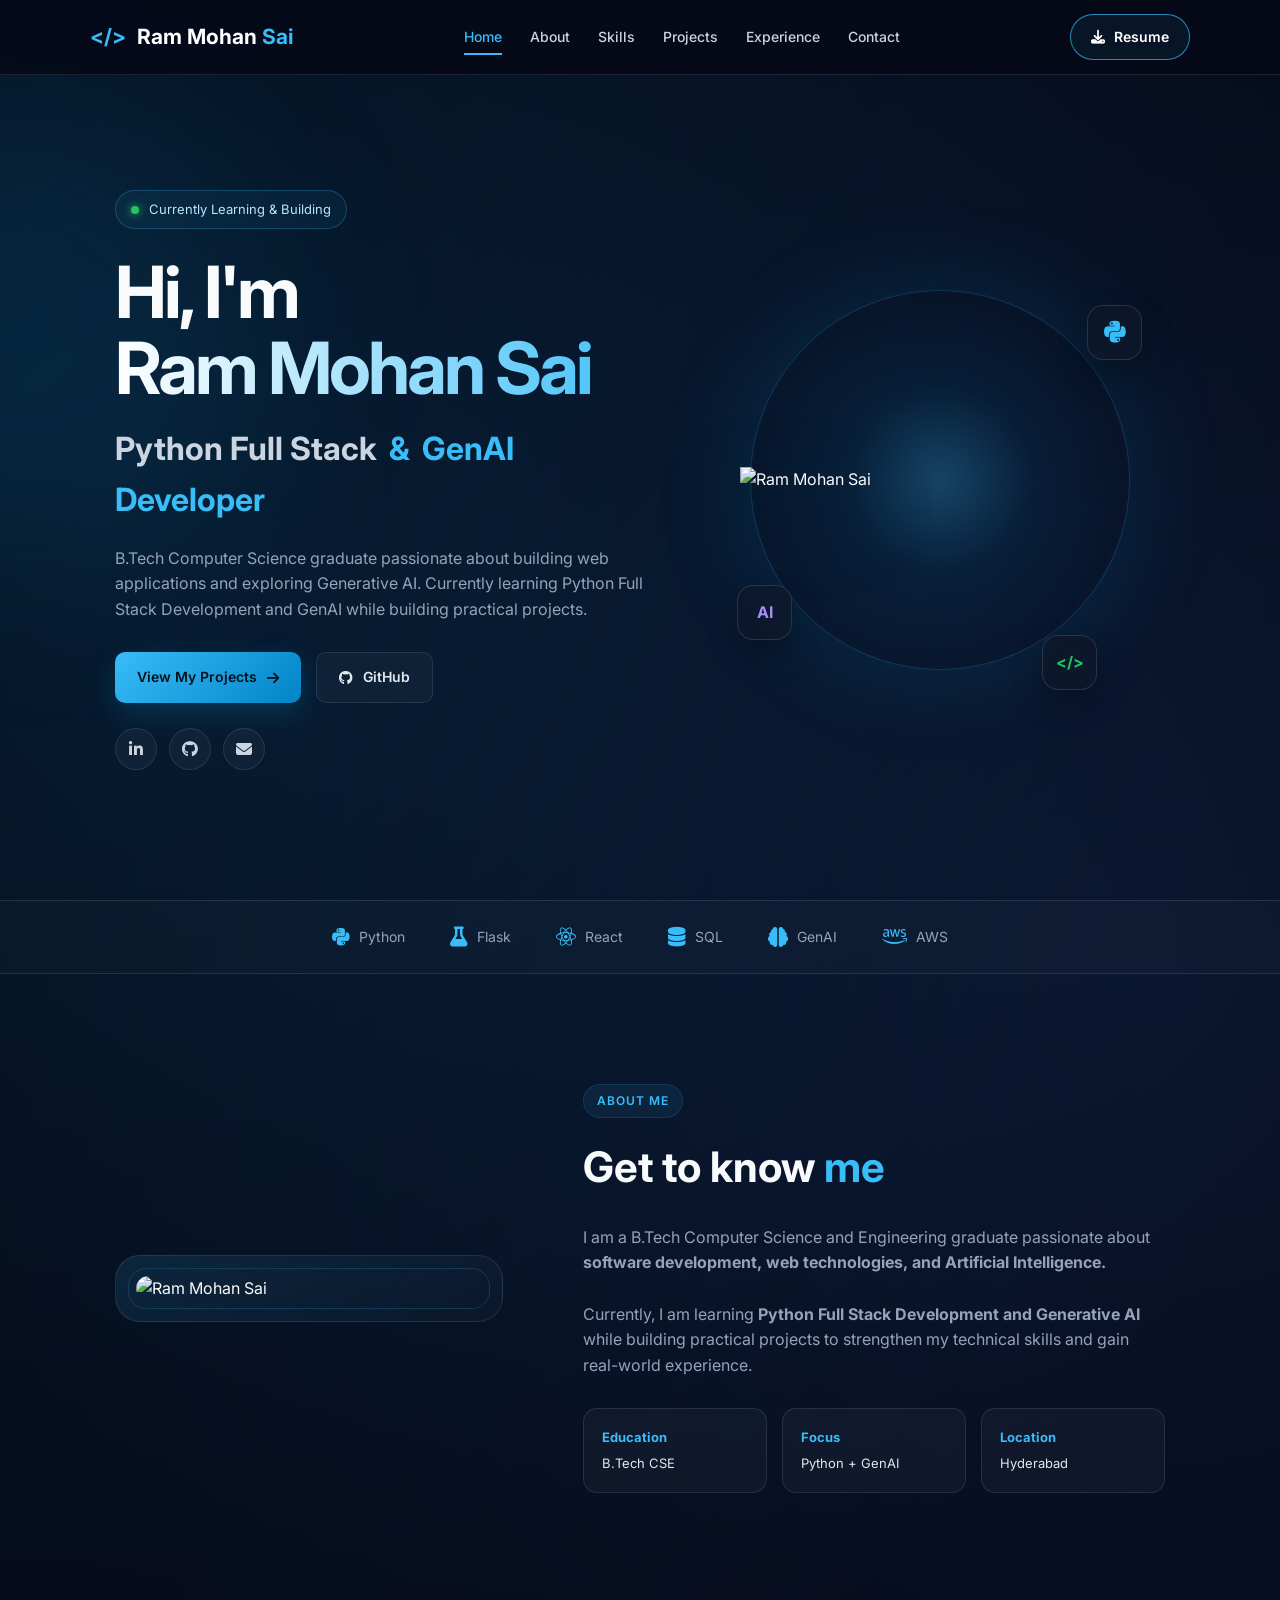
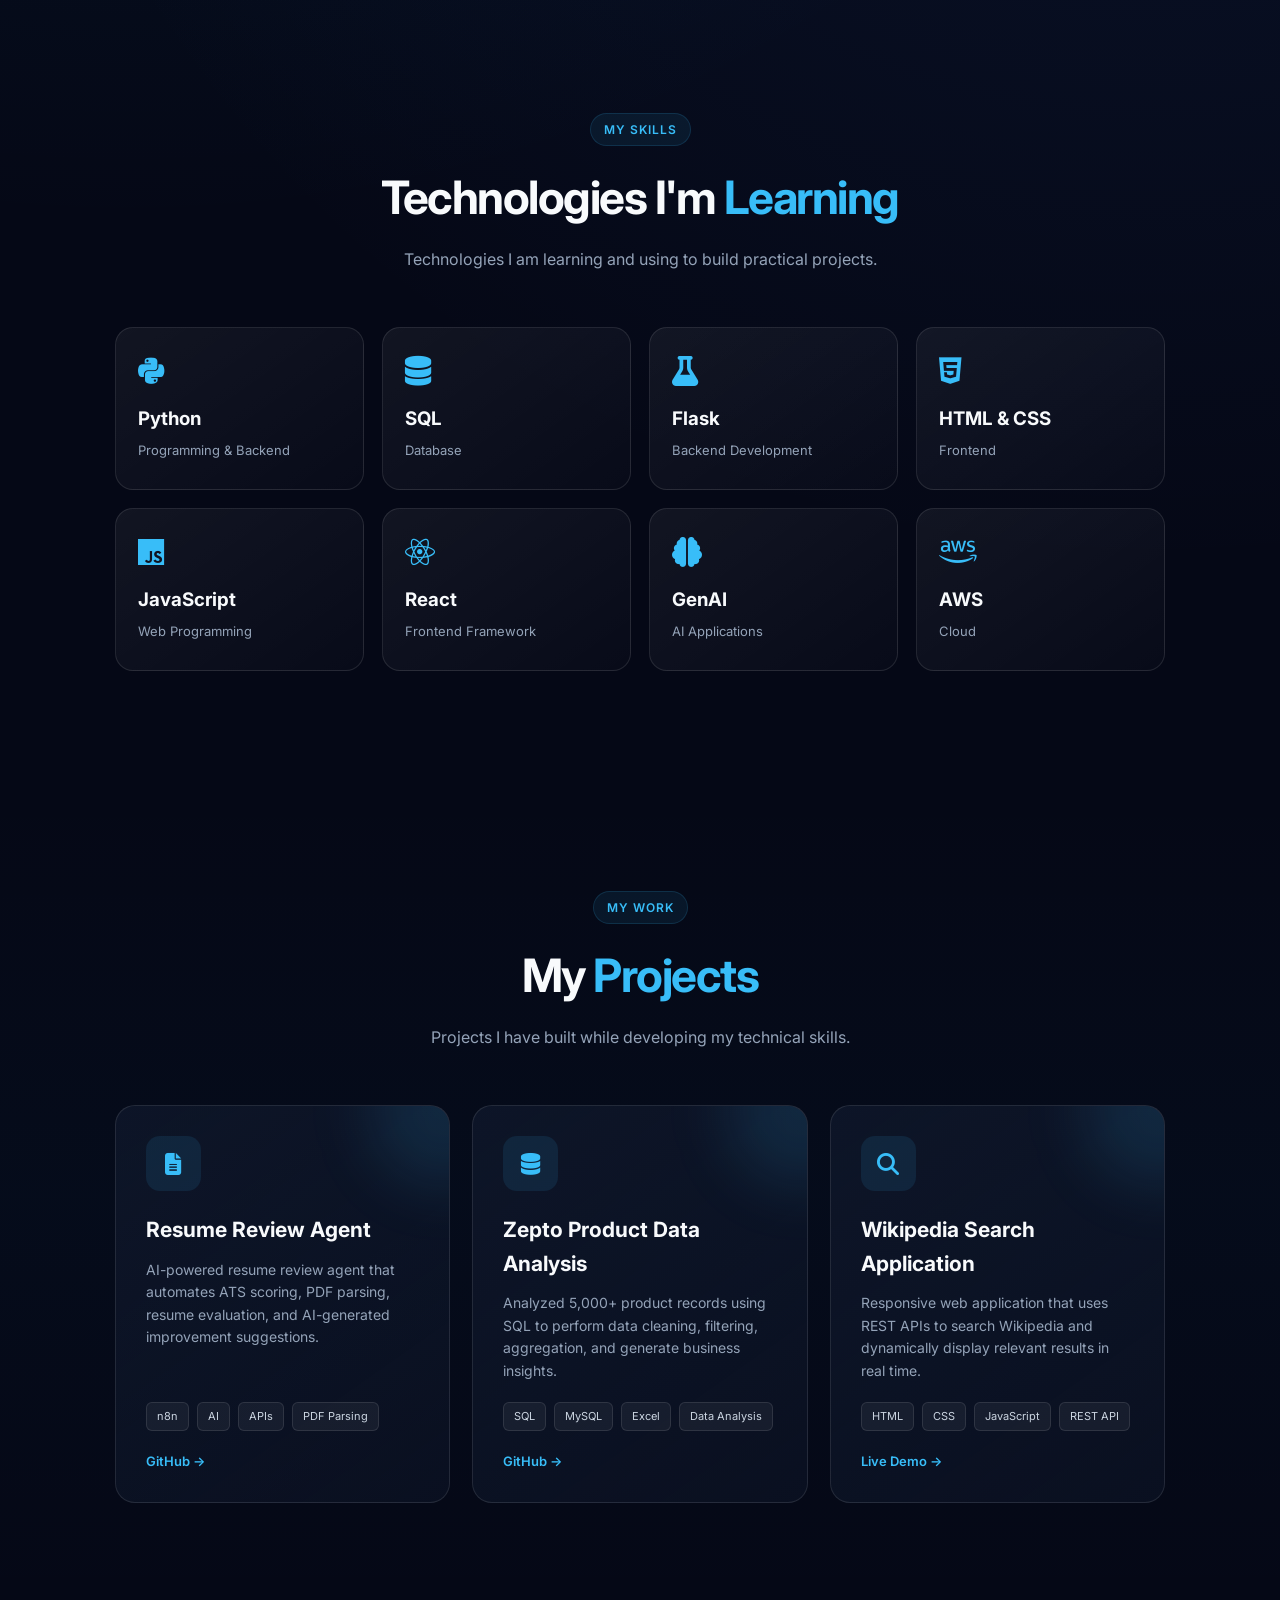
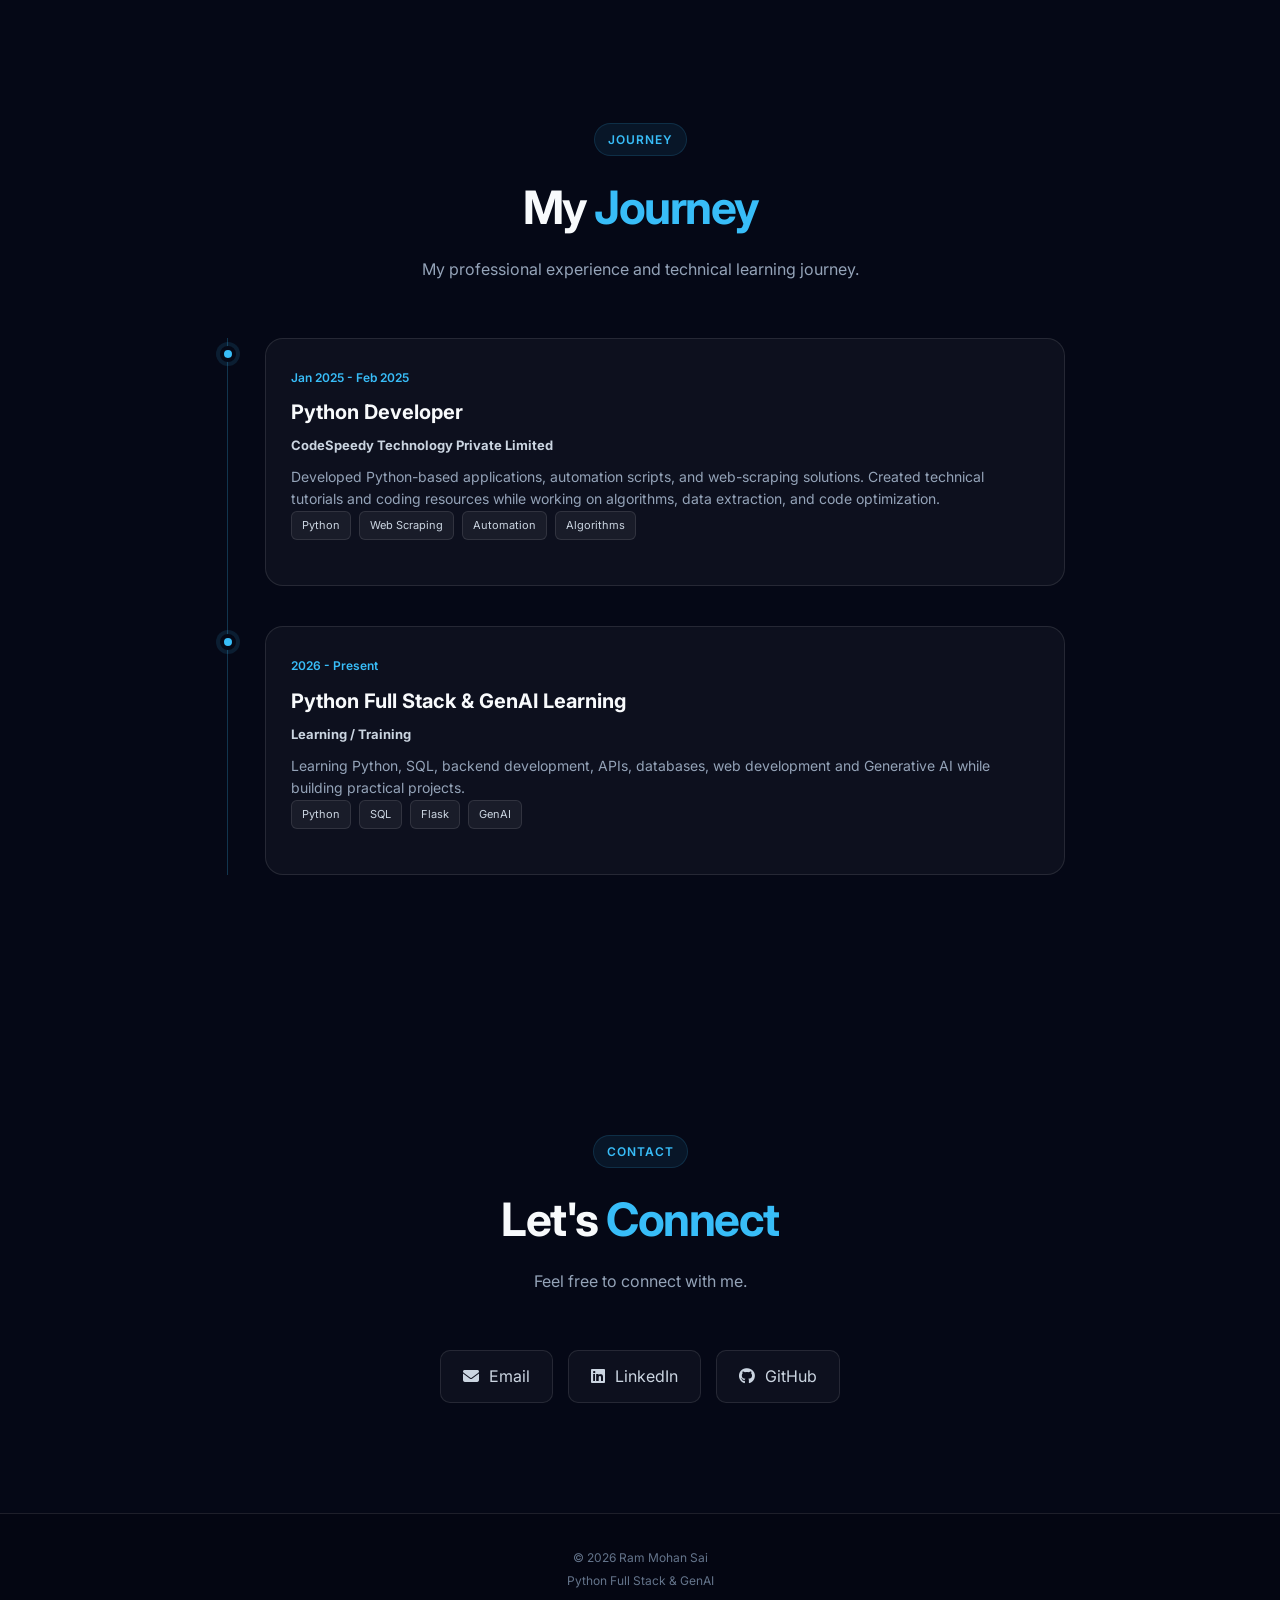
==== new_file/index.html @ 0012bd4e "Add files via upload" ====
<!DOCTYPE html>
<html lang="en">

<head>
    <meta charset="UTF-8">

    <meta name="viewport"
          content="width=device-width, initial-scale=1.0">

    <meta name="description"
          content="Ram Mohan Sai - Python Full Stack and GenAI Developer Portfolio">

    <title>Ram Mohan Sai | Python Full Stack & GenAI Developer</title>

    <!-- Google Font -->
    <link rel="preconnect" href="https://fonts.googleapis.com">

    <link rel="preconnect"
          href="https://fonts.gstatic.com"
          crossorigin>

    <link href="https://fonts.googleapis.com/css2?family=Inter:wght@400;500;600;700;800&display=swap"
          rel="stylesheet">

    <!-- Font Awesome -->
    <link rel="stylesheet"
          href="https://cdnjs.cloudflare.com/ajax/libs/font-awesome/6.5.2/css/all.min.css">

    <!-- CSS -->
    <link rel="stylesheet" href="style.css">
</head>


<body>

<!-- ================= NAVBAR ================= -->

<header class="navbar">

    <a href="#home" class="logo">
        <span>&lt;/&gt;</span>
        Ram Mohan <b>Sai</b>
    </a>

    <nav id="navMenu">

        <a href="#home">Home</a>
        <a href="#about">About</a>
        <a href="#skills">Skills</a>
        <a href="#projects">Projects</a>
        <a href="#experience">Experience</a>
        <a href="#contact">Contact</a>

    </nav>

    <a href="resume/A_Ram_Mohan_Sai_Resume (1).pdf"
       class="resume-btn"
       download>

        <i class="fa-solid fa-download"></i>

        <span>Resume</span>

    </a>

    <button class="menu-btn" id="menuBtn">
        <i class="fa-solid fa-bars"></i>
    </button>

</header>


<!-- ================= HERO ================= -->

<section id="home" class="hero">

    <div class="hero-content">

        <div class="available">

            <span></span>

            Currently Learning & Building

        </div>


        <h1>

            Hi, I'm

            <strong>
                Ram Mohan Sai
            </strong>

        </h1>


        <h2>

            Python Full Stack

            <span>&</span>

            <div class="typing"></div>

        </h2>


        <p>

            B.Tech Computer Science graduate passionate about
            building web applications and exploring Generative AI.
            Currently learning Python Full Stack Development
            and GenAI while building practical projects.

        </p>


        <div class="buttons">

            <a href="#projects"
               class="primary-btn">

                View My Projects

                <i class="fa-solid fa-arrow-right"></i>

            </a>


            <a href="https://github.com/rammohansaisai"
               target="_blank"
               class="secondary-btn">

                <i class="fa-brands fa-github"></i>

                GitHub

            </a>

        </div>


        <!-- SOCIAL LINKS -->

<!-- SOCIAL LINKS -->

<!-- SOCIAL LINKS -->
<!-- SOCIAL LINKS -->
<div class="social-links">

    <!-- LINKEDIN - NEW TAB -->
    <a href="https://www.linkedin.com/in/rammohansaiananthapalli/"
    
       rel="noopener noreferrer"
       aria-label="LinkedIn">
        <i class="fa-brands fa-linkedin-in"></i>
    </a>

    <!-- GITHUB - NEW TAB -->
    <a href="https://github.com/rammohansaisai"
       
       rel="noopener noreferrer"
       aria-label="GitHub">
        <i class="fa-brands fa-github"></i>
    </a>

    <!-- EMAIL - GMAIL NEW TAB -->
    <a href="https://mail.google.com/mail/?view=cm&fs=1&to=rammohansai12@gmail.com"
     
       rel="noopener noreferrer"
       aria-label="Email">
        <i class="fa-solid fa-envelope"></i>
    </a>

</div>




    </div>


    <!-- HERO IMAGE -->

    <div class="hero-image">

        <div class="blue-circle"></div>

        <img src="img/profile.png"
             alt="Ram Mohan Sai">

        <div class="floating python-icon">

            <i class="fa-brands fa-python"></i>

        </div>


        <div class="floating ai-icon">

            AI

        </div>


        <div class="floating code-icon">

            &lt;/&gt;

        </div>

    </div>

</section>



<!-- ================= TECHNOLOGIES ================= -->

<section class="tech-section">

    <div class="tech">

        <i class="fa-brands fa-python"></i>

        <span>Python</span>

    </div>


    <div class="tech">

        <i class="fa-solid fa-flask"></i>

        <span>Flask</span>

    </div>


    <div class="tech">

        <i class="fa-brands fa-react"></i>

        <span>React</span>

    </div>


    <div class="tech">

        <i class="fa-solid fa-database"></i>

        <span>SQL</span>

    </div>


    <div class="tech">

        <i class="fa-solid fa-brain"></i>

        <span>GenAI</span>

    </div>


    <div class="tech">

        <i class="fa-brands fa-aws"></i>

        <span>AWS</span>

    </div>

</section>



<!-- ================= ABOUT ================= -->

<section id="about"
         class="section about">

    <div class="about-image">

        <img src="img/profile.png"
             alt="Ram Mohan Sai">

    </div>


    <div class="about-content">

        <span class="tag">
            About Me
        </span>


        <h2>

            Get to know

            <span>me</span>

        </h2>

         <p class="about-text">
    I am a B.Tech Computer Science and Engineering graduate
    passionate about <strong>software development, web technologies,
    and Artificial Intelligence.</strong>
    <br><br>
    Currently, I am learning <strong>Python Full Stack Development
    and Generative AI</strong> while building practical projects
    to strengthen my technical skills and gain real-world experience.
</p>


       


        <div class="details">

            <div>

                <strong>
                    Education
                </strong>

                <p>
                    B.Tech CSE
                </p>

            </div>


            <div>

                <strong>
                    Focus
                </strong>

                <p>
                    Python + GenAI
                </p>

            </div>


            <div>

                <strong>
                    Location
                </strong>

                <p>
                    Hyderabad
                </p>

            </div>

        </div>

    </div>

</section>



<!-- ================= SKILLS ================= -->

<section id="skills"
         class="section">

    <div class="heading">

        <span class="tag">
            My Skills
        </span>


        <h2>

            Technologies I'm

            <span>Learning</span>

        </h2>


        <p>

            Technologies I am learning and using
            to build practical projects.

        </p>

    </div>


    <div class="skills">


        <div class="skill">

            <i class="fa-brands fa-python"></i>

            <h3>
                Python
            </h3>

            <p>
                Programming & Backend
            </p>

        </div>


        <div class="skill">

            <i class="fa-solid fa-database"></i>

            <h3>
                SQL
            </h3>

            <p>
                Database
            </p>

        </div>


        <div class="skill">

            <i class="fa-solid fa-flask"></i>

            <h3>
                Flask
            </h3>

            <p>
                Backend Development
            </p>

        </div>


        <div class="skill">

            <i class="fa-brands fa-html5"></i>

            <h3>
                HTML & CSS
            </h3>

            <p>
                Frontend
            </p>

        </div>


        <div class="skill">

            <i class="fa-brands fa-js"></i>

            <h3>
                JavaScript
            </h3>

            <p>
                Web Programming
            </p>

        </div>


        <div class="skill">

            <i class="fa-brands fa-react"></i>

            <h3>
                React
            </h3>

            <p>
                Frontend Framework
            </p>

        </div>


        <div class="skill">

            <i class="fa-solid fa-brain"></i>

            <h3>
                GenAI
            </h3>

            <p>
                AI Applications
            </p>

        </div>


        <div class="skill">

            <i class="fa-brands fa-aws"></i>

            <h3>
                AWS
            </h3>

            <p>
                Cloud
            </p>

        </div>

    </div>

</section>



<!-- ================= PROJECTS ================= -->

<section id="projects"
         class="section projects">

    <div class="heading">

        <span class="tag">
            My Work
        </span>

        <h2>
            My
            <span>Projects</span>
        </h2>

        <p>
            Projects I have built while developing my technical skills.
        </p>

    </div>


    <div class="project-grid">


        <!-- PROJECT 1 -->

        <div class="project">

            <div class="project-icon">

                <i class="fa-solid fa-file-lines"></i>

            </div>

            <h3>
                Resume Review Agent
            </h3>

            <p>
                AI-powered resume review agent that automates
                ATS scoring, PDF parsing, resume evaluation,
                and AI-generated improvement suggestions.
            </p>

            <div class="technologies">

                <span>n8n</span>
                <span>AI</span>
                <span>APIs</span>
                <span>PDF Parsing</span>

            </div>

            <a href="https://github.com/rammohansaisai/Resume-Review-Agent/tree/main"
               target="_blank"
               rel="noopener noreferrer">

                GitHub →

            </a>

        </div>



        <!-- PROJECT 2 -->

        <div class="project">

            <div class="project-icon">

                <i class="fa-solid fa-database"></i>

            </div>

            <h3>
                Zepto Product Data Analysis
            </h3>

            <p>
                Analyzed 5,000+ product records using SQL
                to perform data cleaning, filtering, aggregation,
                and generate business insights.
            </p>

            <div class="technologies">

                <span>SQL</span>
                <span>MySQL</span>
                <span>Excel</span>
                <span>Data Analysis</span>

            </div>

            <a href="https://github.com/rammohansaisai/Zepto-Product-Data-Analysis-using-SQL_"
               target="_blank"
               rel="noopener noreferrer">

                GitHub →

            </a>

        </div>



        <!-- PROJECT 3 -->

        <div class="project">

            <div class="project-icon">

                <i class="fa-solid fa-magnifying-glass"></i>

            </div>

            <h3>
                Wikipedia Search Application
            </h3>

            <p>
                Responsive web application that uses REST APIs
                to search Wikipedia and dynamically display
                relevant results in real time.
            </p>

            <div class="technologies">

                <span>HTML</span>
                <span>CSS</span>
                <span>JavaScript</span>
                <span>REST API</span>

            </div>

            <a href="#contact">
                Live Demo →
            </a>

        </div>


    </div>

</section>



<!-- ================= EXPERIENCE ================= -->
<section id="experience"
         class="section">

    <div class="heading">

        <span class="tag">
            Journey
        </span>

        <h2>
            My
            <span>Journey</span>
        </h2>

        <p>
            My professional experience and technical learning journey.
        </p>

    </div>


    <div class="timeline">


        <!-- EXPERIENCE -->

        <div class="timeline-item">

            <div class="dot"></div>

            <div class="timeline-content">

                <span>
                    Jan 2025 - Feb 2025
                </span>

                <h3>
                    Python Developer
                </h3>

                <h4>
                    CodeSpeedy Technology Private Limited
                </h4>

                <p>
                    Developed Python-based applications, automation scripts,
                    and web-scraping solutions. Created technical tutorials
                    and coding resources while working on algorithms,
                    data extraction, and code optimization.
                </p>

                <div class="technologies">

                    <span>Python</span>
                    <span>Web Scraping</span>
                    <span>Automation</span>
                    <span>Algorithms</span>

                </div>

            </div>

        </div>


        <!-- CURRENT LEARNING -->

        <div class="timeline-item">

            <div class="dot"></div>

            <div class="timeline-content">

                <span>
                    2026 - Present
                </span>

                <h3>
                    Python Full Stack & GenAI Learning
                </h3>

                <h4>
                    Learning / Training
                </h4>

                <p>
                    Learning Python, SQL, backend development,
                    APIs, databases, web development and Generative AI
                    while building practical projects.
                </p>

                <div class="technologies">

                    <span>Python</span>
                    <span>SQL</span>
                    <span>Flask</span>
                    <span>GenAI</span>

                </div>

            </div>

        </div>


    </div>

</section>


<!-- ================= CONTACT ================= -->

<section id="contact"
         class="section contact">

    <div class="heading">

        <span class="tag">
            Contact
        </span>


        <h2>

            Let's

            <span>Connect</span>

        </h2>


        <p>
            Feel free to connect with me.
        </p>

    </div>


    <div class="contact-buttons">


        <a href="mailto:rammohansai12@gmail.com">

            <i class="fa-solid fa-envelope"></i>

            Email

        </a>


        <a href="https://www.linkedin.com/in/rammohansaiananthapalli/"
           target="_blank">

            <i class="fa-brands fa-linkedin"></i>

            LinkedIn

        </a>


        <a href="https://github.com/rammohansaisai"
           target="_blank">

            <i class="fa-brands fa-github"></i>

            GitHub

        </a>


    </div>

</section>



<!-- ================= FOOTER ================= -->

<footer>

    <p>
        © <span id="year"></span> Ram Mohan Sai
    </p>

    <p>
        Python Full Stack & GenAI
    </p>

</footer>



<!-- ================= JAVASCRIPT ================= -->

<script src="script.js"></script>

</body>

</html>
---- new_file/style.css ----
/* =========================
   GLOBAL
========================= */

* {
    margin: 0;
    padding: 0;
    box-sizing: border-box;
    scroll-behavior: smooth;
}

:root {
    --bg: #050816;
    --bg-light: #0a1024;
    --card: rgba(15, 23, 42, 0.65);
    --border: rgba(255, 255, 255, 0.10);

    --blue: #38bdf8;
    --blue-dark: #0284c7;

    --white: #f8fafc;
    --gray: #94a3b8;
}

body {
    font-family: "Inter", sans-serif;

    background:
        radial-gradient(
            circle at 10% 10%,
            rgba(14, 165, 233, 0.12),
            transparent 30%
        ),
        radial-gradient(
            circle at 90% 20%,
            rgba(59, 130, 246, 0.10),
            transparent 30%
        ),
        var(--bg);

    color: var(--white);

    line-height: 1.6;

    overflow-x: hidden;
}

a {
    text-decoration: none;
    color: inherit;
}

section {
    scroll-margin-top: 90px;
}


/* =========================
   NAVBAR
========================= */

.navbar {
    position: fixed;

    top: 0;
    left: 0;

    width: 100%;
    height: 75px;

    display: flex;
    align-items: center;
    justify-content: space-between;

    padding: 0 7%;

    background: rgba(5, 8, 22, 0.80);

    backdrop-filter: blur(18px);

    border-bottom: 1px solid var(--border);

    z-index: 1000;
}

.logo {
    font-size: 21px;

    font-weight: 700;

    color: white;
}

.logo span {
    color: var(--blue);

    margin-right: 6px;
}

.logo b {
    color: var(--blue);
}

.navbar nav {
    display: flex;

    gap: 28px;
}

.navbar nav a {
    position: relative;

    color: #cbd5e1;

    font-size: 14px;

    font-weight: 500;

    transition: 0.3s;
}

.navbar nav a:hover {
    color: var(--blue);
}

.navbar nav a.active {
    color: var(--blue);
}

.navbar nav a::after {
    content: "";

    position: absolute;

    left: 0;
    bottom: -7px;

    width: 0;
    height: 2px;

    background: var(--blue);

    transition: 0.3s;
}

.navbar nav a:hover::after,
.navbar nav a.active::after {
    width: 100%;
}


/* =========================
   RESUME BUTTON
========================= */

.resume-btn {
    display: inline-flex;

    align-items: center;

    gap: 9px;

    padding: 11px 20px;

    border: 1px solid rgba(56, 189, 248, 0.7);

    border-radius: 30px;

    color: white;

    font-size: 14px;

    font-weight: 600;

    background: rgba(56, 189, 248, 0.07);

    transition: 0.3s;
}

.resume-btn:hover {
    background: var(--blue);

    color: #03111c;

    transform: translateY(-2px);

    box-shadow:
        0 8px 30px rgba(56, 189, 248, 0.25);
}


/* MOBILE MENU */

.menu-btn {
    display: none;

    width: 42px;
    height: 42px;

    border: 1px solid var(--border);

    border-radius: 10px;

    background: rgba(255,255,255,0.04);

    color: white;

    font-size: 18px;

    cursor: pointer;
}


/* =========================
   HERO
========================= */

.hero {
    min-height: 100vh;

    display: grid;

    grid-template-columns: 1.1fr 0.9fr;

    align-items: center;

    gap: 50px;

    padding: 130px 9% 70px;

    position: relative;

    overflow: hidden;
}

.hero::before {
    content: "";

    position: absolute;

    width: 450px;
    height: 450px;

    background: rgba(14, 165, 233, 0.10);

    filter: blur(100px);

    border-radius: 50%;

    left: -200px;
    top: 100px;
}

.hero-content {
    position: relative;

    z-index: 2;
}

.available {
    display: inline-flex;

    align-items: center;

    gap: 10px;

    padding: 8px 15px;

    border: 1px solid rgba(56, 189, 248, 0.25);

    border-radius: 50px;

    background: rgba(56, 189, 248, 0.06);

    color: #bae6fd;

    font-size: 13px;

    margin-bottom: 25px;
}

.available span {
    width: 8px;
    height: 8px;

    background: #22c55e;

    border-radius: 50%;

    box-shadow: 0 0 10px #22c55e;
}

.hero h1 {
    font-size: clamp(42px, 6vw, 72px);

    line-height: 1.05;

    margin-bottom: 18px;

    letter-spacing: -3px;
}

.hero h1 strong {
    display: block;

    background:
        linear-gradient(
            90deg,
            #ffffff,
            #38bdf8
        );

    -webkit-background-clip: text;

    -webkit-text-fill-color: transparent;
}

.hero h2 {
    font-size: clamp(22px, 3vw, 32px);

    color: #cbd5e1;

    margin-bottom: 20px;
}

.hero h2 > span {
    color: var(--blue);

    margin: 0 5px;
}

.typing {
    display: inline;

    color: var(--blue);
}

.hero p {
    max-width: 650px;

    color: var(--gray);

    font-size: 16px;

    margin-bottom: 30px;
}


/* =========================
   BUTTONS
========================= */

.buttons {
    display: flex;

    gap: 15px;

    flex-wrap: wrap;

    margin-bottom: 25px;
}

.primary-btn,
.secondary-btn {
    display: inline-flex;

    align-items: center;

    gap: 10px;

    padding: 13px 22px;

    border-radius: 10px;

    font-size: 14px;

    font-weight: 600;

    transition: 0.3s;
}

.primary-btn {
    background:
        linear-gradient(
            135deg,
            #38bdf8,
            #0284c7
        );

    color: #02111c;

    box-shadow:
        0 10px 30px rgba(14, 165, 233, 0.20);
}

.primary-btn:hover {
    transform: translateY(-3px);

    box-shadow:
        0 15px 35px rgba(14, 165, 233, 0.35);
}

.secondary-btn {
    border: 1px solid var(--border);

    background: rgba(255,255,255,0.03);

    color: #e2e8f0;
}

.secondary-btn:hover {
    border-color: var(--blue);

    color: var(--blue);

    transform: translateY(-3px);
}


/* =========================
   SOCIAL
========================= */

.social-links {
    display: flex;

    align-items: center;

    gap: 12px;

    flex-wrap: wrap;
}

.social-links > a:not(.resume-btn) {
    width: 42px;
    height: 42px;

    display: flex;

    align-items: center;
    justify-content: center;

    border-radius: 50%;

    background: rgba(255,255,255,0.04);

    border: 1px solid var(--border);

    color: #cbd5e1;

    transition: 0.3s;
}

.social-links > a:not(.resume-btn):hover {
    color: var(--blue);

    border-color: var(--blue);

    transform: translateY(-4px);

    box-shadow:
        0 8px 20px rgba(56,189,248,0.15);
}


/* =========================
   HERO IMAGE
========================= */

.hero-image {
    position: relative;

    display: flex;

    align-items: center;

    justify-content: center;

    min-height: 500px;
}

.blue-circle {
    position: absolute;

    width: 380px;
    height: 380px;

    border-radius: 50%;

    background:
        radial-gradient(
            circle,
            rgba(56,189,248,0.28),
            rgba(2,132,199,0.08),
            transparent 70%
        );

    border: 1px solid rgba(56,189,248,0.20);

    box-shadow:
        0 0 100px rgba(14,165,233,0.15);

    animation: pulse 4s ease-in-out infinite;
}

.hero-image img {
    position: relative;

    z-index: 2;

    width: min(400px, 90%);

    max-height: 520px;

    object-fit: contain;

    filter:
        drop-shadow(
            0 30px 40px rgba(0,0,0,0.5)
        );

    animation: floatImage 5s ease-in-out infinite;
}


/* =========================
   FLOATING ICONS
========================= */

.floating {
    position: absolute;

    z-index: 5;

    display: flex;

    align-items: center;
    justify-content: center;

    width: 55px;
    height: 55px;

    border-radius: 16px;

    background: rgba(15,23,42,0.75);

    backdrop-filter: blur(15px);

    border: 1px solid rgba(255,255,255,0.12);

    box-shadow:
        0 15px 30px rgba(0,0,0,0.25);

    color: var(--blue);

    font-weight: 700;
}

.python-icon {
    top: 15%;
    right: 5%;

    font-size: 25px;
}

.ai-icon {
    bottom: 18%;
    left: 5%;

    color: #a78bfa;
}

.code-icon {
    bottom: 8%;
    right: 15%;

    color: #22c55e;
}


/* =========================
   TECHNOLOGIES
========================= */

.tech-section {
    display: flex;

    justify-content: center;

    align-items: center;

    gap: 45px;

    padding: 25px 8%;

    border-top: 1px solid var(--border);

    border-bottom: 1px solid var(--border);

    background: rgba(255,255,255,0.015);

    flex-wrap: wrap;
}

.tech {
    display: flex;

    align-items: center;

    gap: 9px;

    color: #94a3b8;

    font-size: 14px;

    transition: 0.3s;
}

.tech i {
    color: var(--blue);

    font-size: 20px;
}

.tech:hover {
    color: white;

    transform: translateY(-2px);
}


/* =========================
   COMMON SECTION
========================= */

.section {
    padding: 110px 9%;
}

.heading {
    text-align: center;

    max-width: 700px;

    margin: 0 auto 55px;
}

.tag {
    display: inline-block;

    padding: 6px 13px;

    border-radius: 20px;

    background: rgba(56,189,248,0.08);

    border: 1px solid rgba(56,189,248,0.15);

    color: var(--blue);

    font-size: 12px;

    font-weight: 600;

    text-transform: uppercase;

    letter-spacing: 1px;

    margin-bottom: 15px;
}

.heading h2 {
    font-size: clamp(32px, 4vw, 46px);

    letter-spacing: -1.5px;

    margin-bottom: 12px;
}

.heading h2 span {
    color: var(--blue);
}

.heading p {
    color: var(--gray);
}


/* =========================
   ABOUT
========================= */

.about {
    display: grid;

    grid-template-columns: 0.8fr 1.2fr;

    align-items: center;

    gap: 80px;
}

.about-image {
    position: relative;

    padding: 20px;

    border-radius: 25px;

    background:
        linear-gradient(
            145deg,
            rgba(56,189,248,0.12),
            rgba(255,255,255,0.02)
        );

    border: 1px solid var(--border);
}

.about-image::after {
    content: "";

    position: absolute;

    inset: 12px;

    border: 1px solid rgba(56,189,248,0.18);

    border-radius: 18px;

    pointer-events: none;
}

.about-image img {
    position: relative;

    z-index: 2;

    display: block;

    width: 100%;

    border-radius: 18px;
}

.about-content h2 {
    font-size: 42px;

    margin-bottom: 25px;
}

.about-content h2 span {
    color: var(--blue);
}

.about-content > p {
    color: var(--gray);

    margin-bottom: 18px;
}

.details {
    display: grid;

    grid-template-columns: repeat(3, 1fr);

    gap: 15px;

    margin-top: 30px;
}

.details > div {
    padding: 18px;

    background: rgba(255,255,255,0.035);

    border: 1px solid var(--border);

    border-radius: 14px;
}

.details strong {
    display: block;

    color: var(--blue);

    font-size: 13px;

    margin-bottom: 5px;
}

.details p {
    color: #e2e8f0;

    font-size: 13px;
}


/* =========================
   SKILLS
========================= */

.skills {
    display: grid;

    grid-template-columns: repeat(4, 1fr);

    gap: 18px;
}

.skill {
    padding: 28px 22px;

    border-radius: 18px;

    background:
        linear-gradient(
            145deg,
            rgba(255,255,255,0.055),
            rgba(255,255,255,0.015)
        );

    border: 1px solid var(--border);

    transition: 0.3s;
}

.skill:hover {
    transform: translateY(-7px);

    border-color: rgba(56,189,248,0.5);

    box-shadow:
        0 20px 40px rgba(0,0,0,0.25);
}

.skill i {
    font-size: 30px;

    color: var(--blue);

    margin-bottom: 18px;
}

.skill h3 {
    margin-bottom: 6px;
}

.skill p {
    color: var(--gray);

    font-size: 13px;
}


/* =========================
   PROJECTS
========================= */

.projects {
    background:
        linear-gradient(
            180deg,
            transparent,
            rgba(14,165,233,0.025),
            transparent
        );
}

.project-grid {
    display: grid;

    grid-template-columns: repeat(3, 1fr);

    gap: 22px;
}

.project {
    position: relative;

    padding: 30px;

    min-height: 320px;

    display: flex;

    flex-direction: column;

    background:
        linear-gradient(
            145deg,
            rgba(15,23,42,0.85),
            rgba(15,23,42,0.50)
        );

    border: 1px solid var(--border);

    border-radius: 20px;

    overflow: hidden;

    transition: 0.35s;
}

.project::before {
    content: "";

    position: absolute;

    width: 150px;
    height: 150px;

    top: -70px;
    right: -70px;

    background: rgba(56,189,248,0.12);

    filter: blur(30px);

    border-radius: 50%;
}

.project:hover {
    transform: translateY(-8px);

    border-color: rgba(56,189,248,0.45);

    box-shadow:
        0 25px 50px rgba(0,0,0,0.30);
}

.project-icon {
    width: 55px;
    height: 55px;

    display: flex;

    align-items: center;
    justify-content: center;

    border-radius: 14px;

    background: rgba(56,189,248,0.10);

    color: var(--blue);

    font-size: 22px;

    margin-bottom: 22px;
}

.project h3 {
    font-size: 21px;

    margin-bottom: 12px;
}

.project p {
    color: var(--gray);

    font-size: 14px;

    margin-bottom: 20px;
}

.technologies {
    display: flex;

    flex-wrap: wrap;

    gap: 8px;

    margin-top: auto;

    margin-bottom: 20px;
}

.technologies span {
    padding: 5px 10px;

    border-radius: 6px;

    background: rgba(255,255,255,0.05);

    border: 1px solid var(--border);

    color: #cbd5e1;

    font-size: 11px;
}

.project > a {
    color: var(--blue);

    font-size: 13px;

    font-weight: 600;
}

.project > a:hover {
    color: white;
}


/* =========================
   EXPERIENCE
========================= */

.timeline {
    position: relative;

    max-width: 850px;

    margin: auto;
}

.timeline::before {
    content: "";

    position: absolute;

    left: 12px;

    top: 0;

    bottom: 0;

    width: 1px;

    background: rgba(56,189,248,0.25);
}

.timeline-item {
    position: relative;

    padding-left: 50px;

    margin-bottom: 40px;
}

.dot {
    position: absolute;

    left: 5px;

    top: 8px;

    width: 16px;
    height: 16px;

    border-radius: 50%;

    background: var(--blue);

    border: 4px solid var(--bg);

    box-shadow:
        0 0 0 4px rgba(56,189,248,0.12);
}

.timeline-content {
    padding: 25px;

    border-radius: 18px;

    background: rgba(255,255,255,0.035);

    border: 1px solid var(--border);
}

.timeline-content > span {
    color: var(--blue);

    font-size: 12px;

    font-weight: 600;
}

.timeline-content h3 {
    margin: 7px 0;

    font-size: 20px;
}

.timeline-content h4 {
    color: #cbd5e1;

    font-size: 13px;

    margin-bottom: 10px;
}

.timeline-content p {
    color: var(--gray);

    font-size: 14px;
}


/* =========================
   CONTACT
========================= */

.contact {
    text-align: center;
}

.contact-buttons {
    display: flex;

    justify-content: center;

    gap: 15px;

    flex-wrap: wrap;
}

.contact-buttons a {
    display: inline-flex;

    align-items: center;

    gap: 10px;

    padding: 13px 22px;

    border-radius: 10px;

    border: 1px solid var(--border);

    background: rgba(255,255,255,0.035);

    color: #cbd5e1;

    transition: 0.3s;
}

.contact-buttons a:hover {
    border-color: var(--blue);

    color: var(--blue);

    transform: translateY(-3px);
}


/* =========================
   FOOTER
========================= */

footer {
    padding: 30px 20px;

    text-align: center;

    border-top: 1px solid var(--border);

    background: rgba(0,0,0,0.2);
}

footer p {
    color: #64748b;

    font-size: 12px;

    margin: 4px;
}


/* =========================
   ANIMATIONS
========================= */

@keyframes floatImage {

    0%,
    100% {
        transform: translateY(0);
    }

    50% {
        transform: translateY(-12px);
    }
}


@keyframes pulse {

    0%,
    100% {
        transform: scale(1);
    }

    50% {
        transform: scale(1.05);
    }
}


/* =========================
   RESPONSIVE
========================= */

@media (max-width: 1000px) {

    .navbar {
        padding: 0 5%;
    }

    .navbar nav {
        position: absolute;

        top: 75px;

        left: 0;

        width: 100%;

        display: none;

        flex-direction: column;

        gap: 0;

        padding: 15px 6%;

        background: rgba(5,8,22,0.96);

        border-bottom: 1px solid var(--border);
    }

    .navbar nav.show {
        display: flex;
    }

    .navbar nav a {
        padding: 14px 0;
    }

    .menu-btn {
        display: block;
    }

    .hero {
        grid-template-columns: 1fr;

        text-align: center;

        padding-left: 6%;

        padding-right: 6%;
    }

    .hero p {
        margin-left: auto;

        margin-right: auto;
    }

    .buttons,
    .social-links {
        justify-content: center;
    }

    .hero-image {
        min-height: 400px;
    }

    .about {
        grid-template-columns: 1fr;

        gap: 45px;
    }

    .about-image {
        max-width: 450px;

        margin: auto;
    }

    .skills {
        grid-template-columns: repeat(2, 1fr);
    }

    .project-grid {
        grid-template-columns: 1fr;

        max-width: 600px;

        margin: auto;
    }
}


@media (max-width: 600px) {

    .navbar {
        height: 65px;
    }

    .navbar nav {
        top: 65px;
    }

    .navbar .resume-btn {
        display: none;
    }

    .hero {
        padding-top: 110px;
    }

    .hero h1 {
        font-size: 44px;

        letter-spacing: -2px;
    }

    .hero h2 {
        font-size: 21px;
    }

    .hero-image {
        min-height: 330px;
    }

    .blue-circle {
        width: 280px;

        height: 280px;
    }

    .hero-image img {
        width: 300px;
    }

    .floating {
        width: 45px;

        height: 45px;
    }

    .tech-section {
        gap: 20px;
    }

    .section {
        padding: 75px 6%;
    }

    .skills {
        grid-template-columns: 1fr;
    }

    .details {
        grid-template-columns: 1fr;
    }

    .about-content h2 {
        font-size: 34px;
    }

    .project {
        padding: 24px;
    }

    .contact-buttons {
        flex-direction: column;
    }

    .contact-buttons a {
        justify-content: center;
    }
}
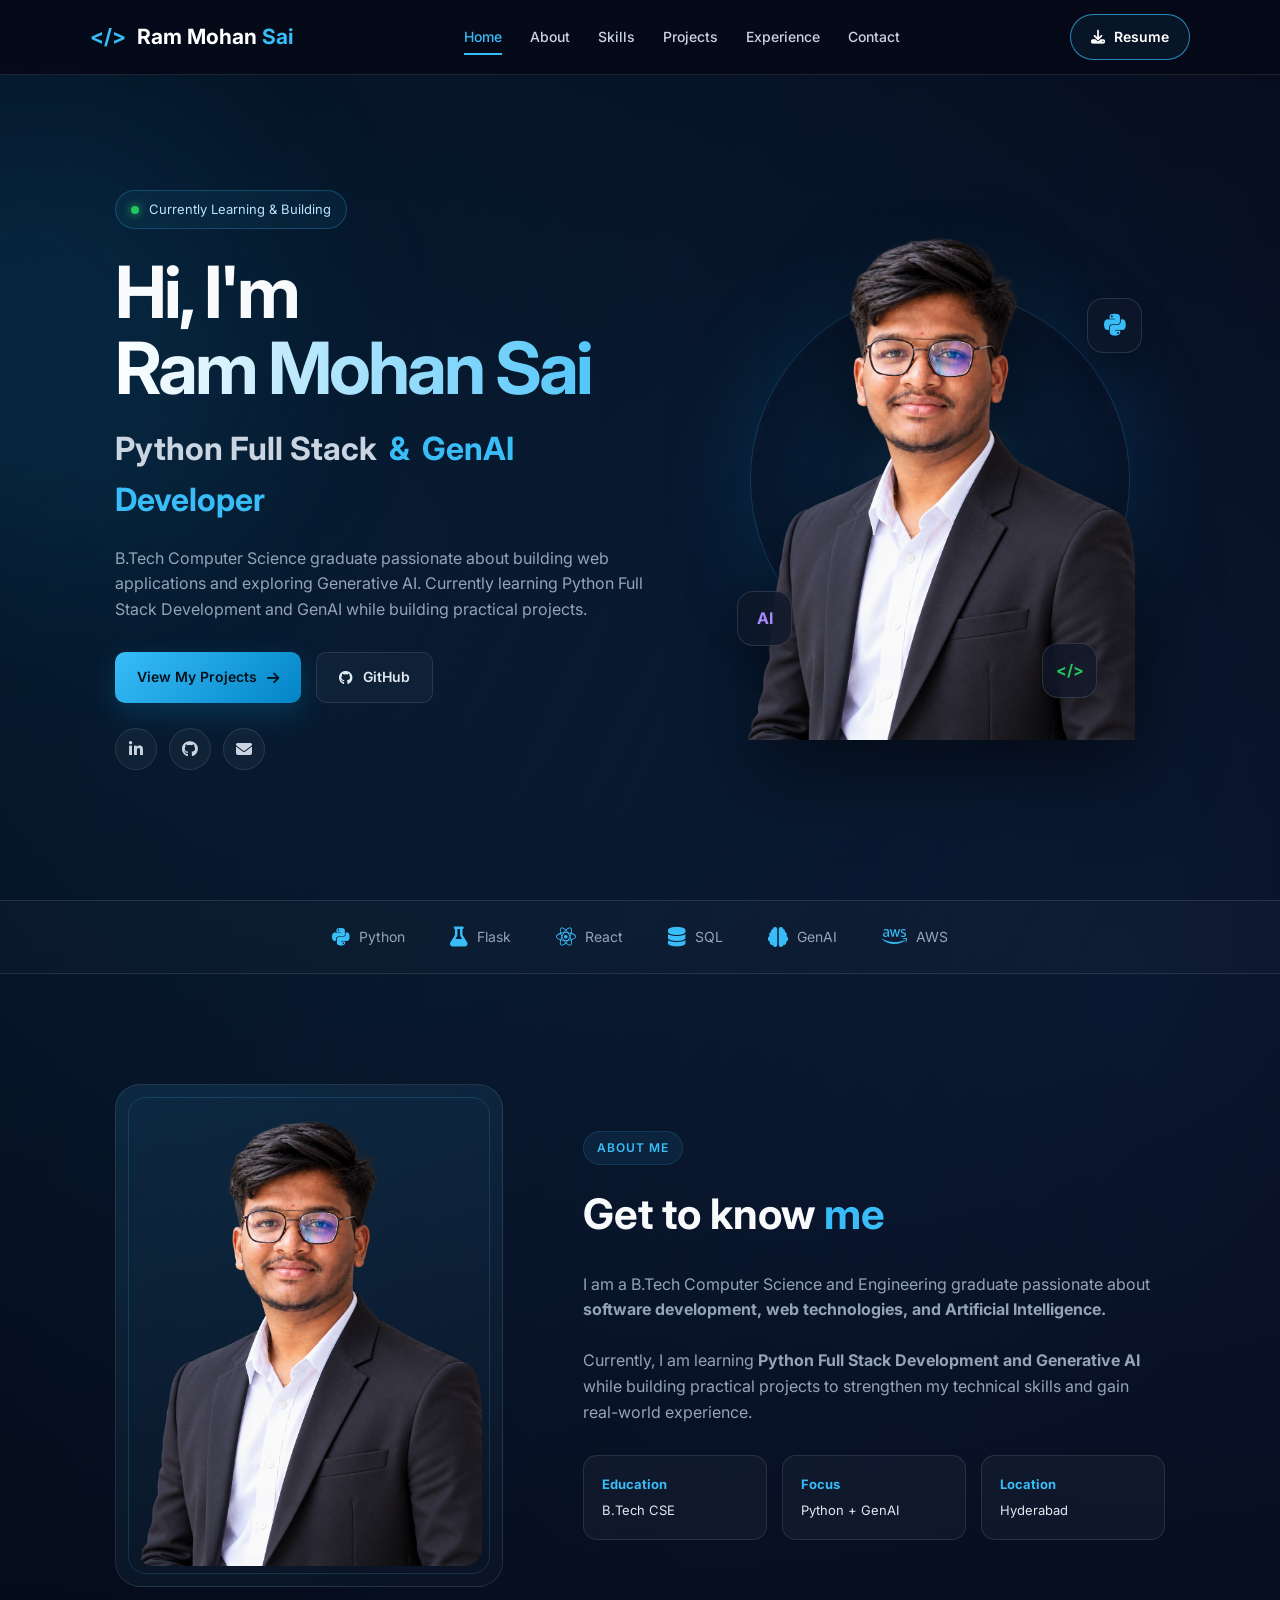
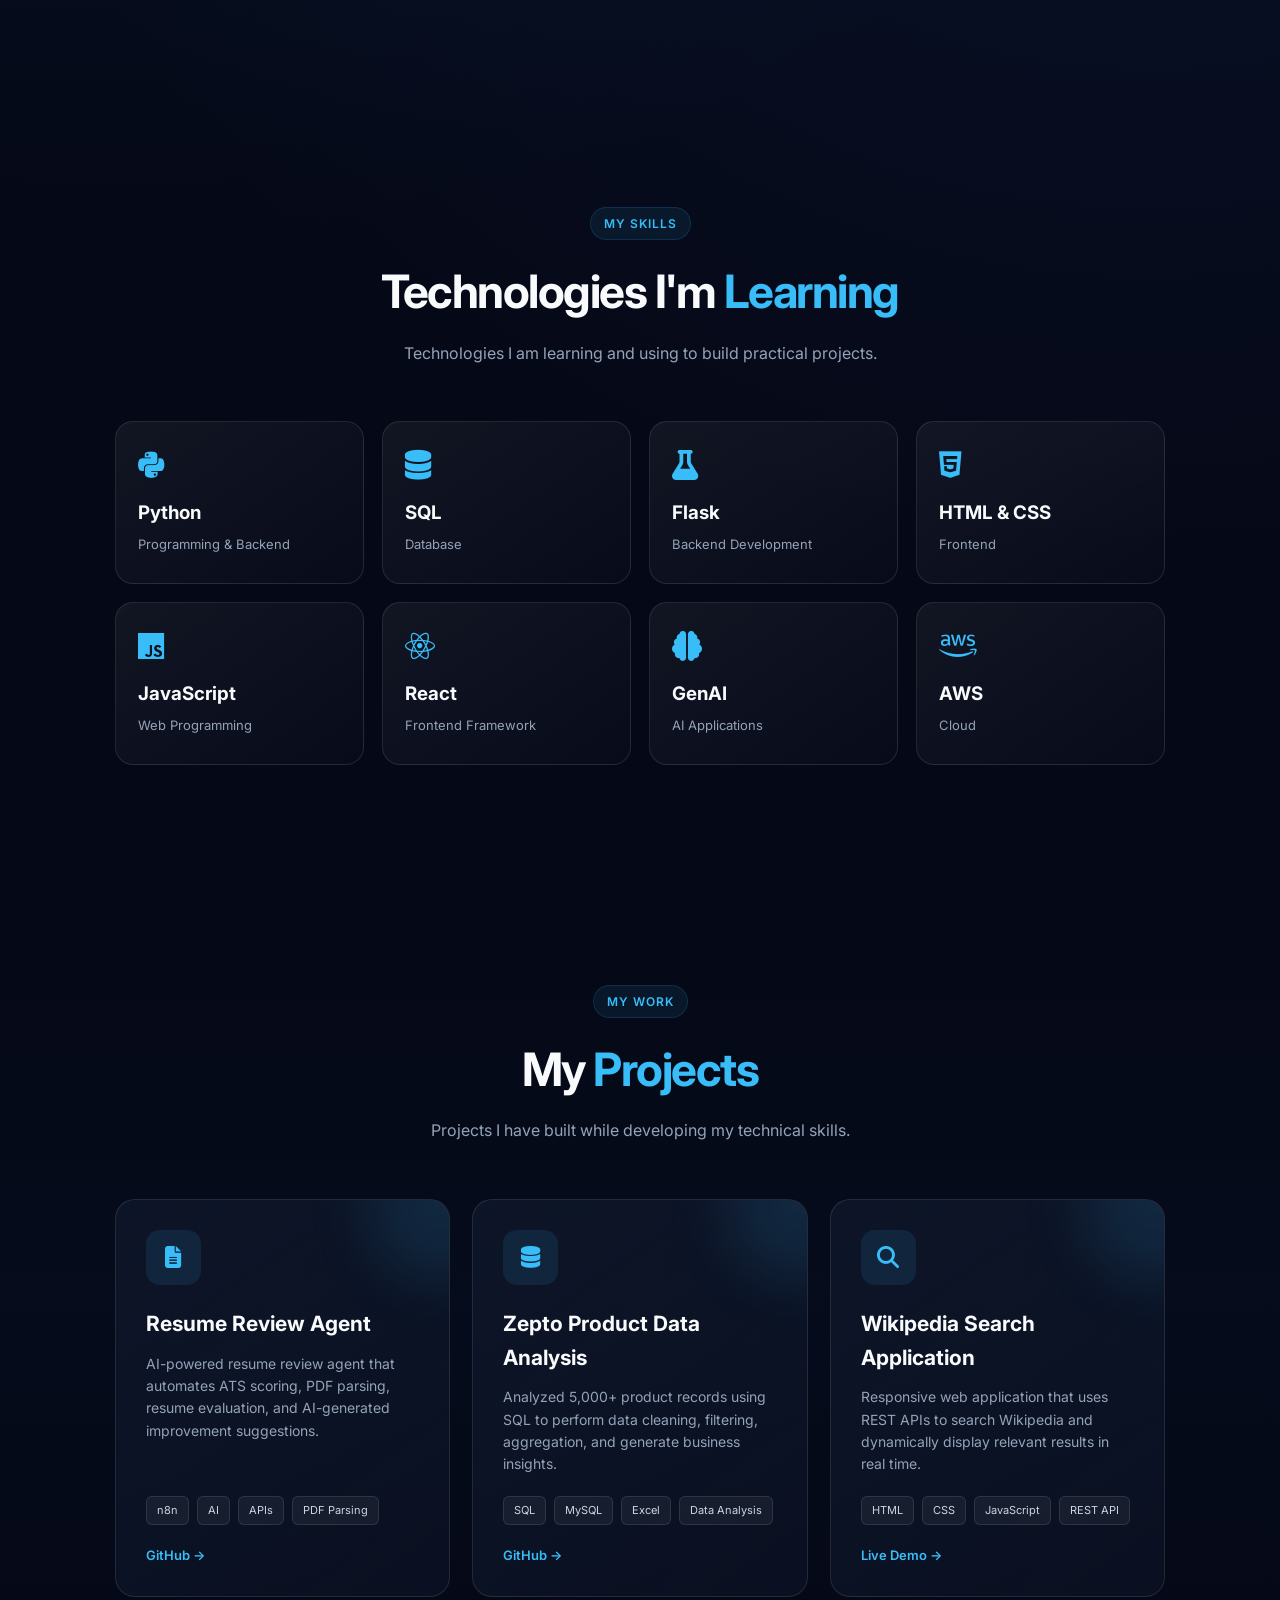
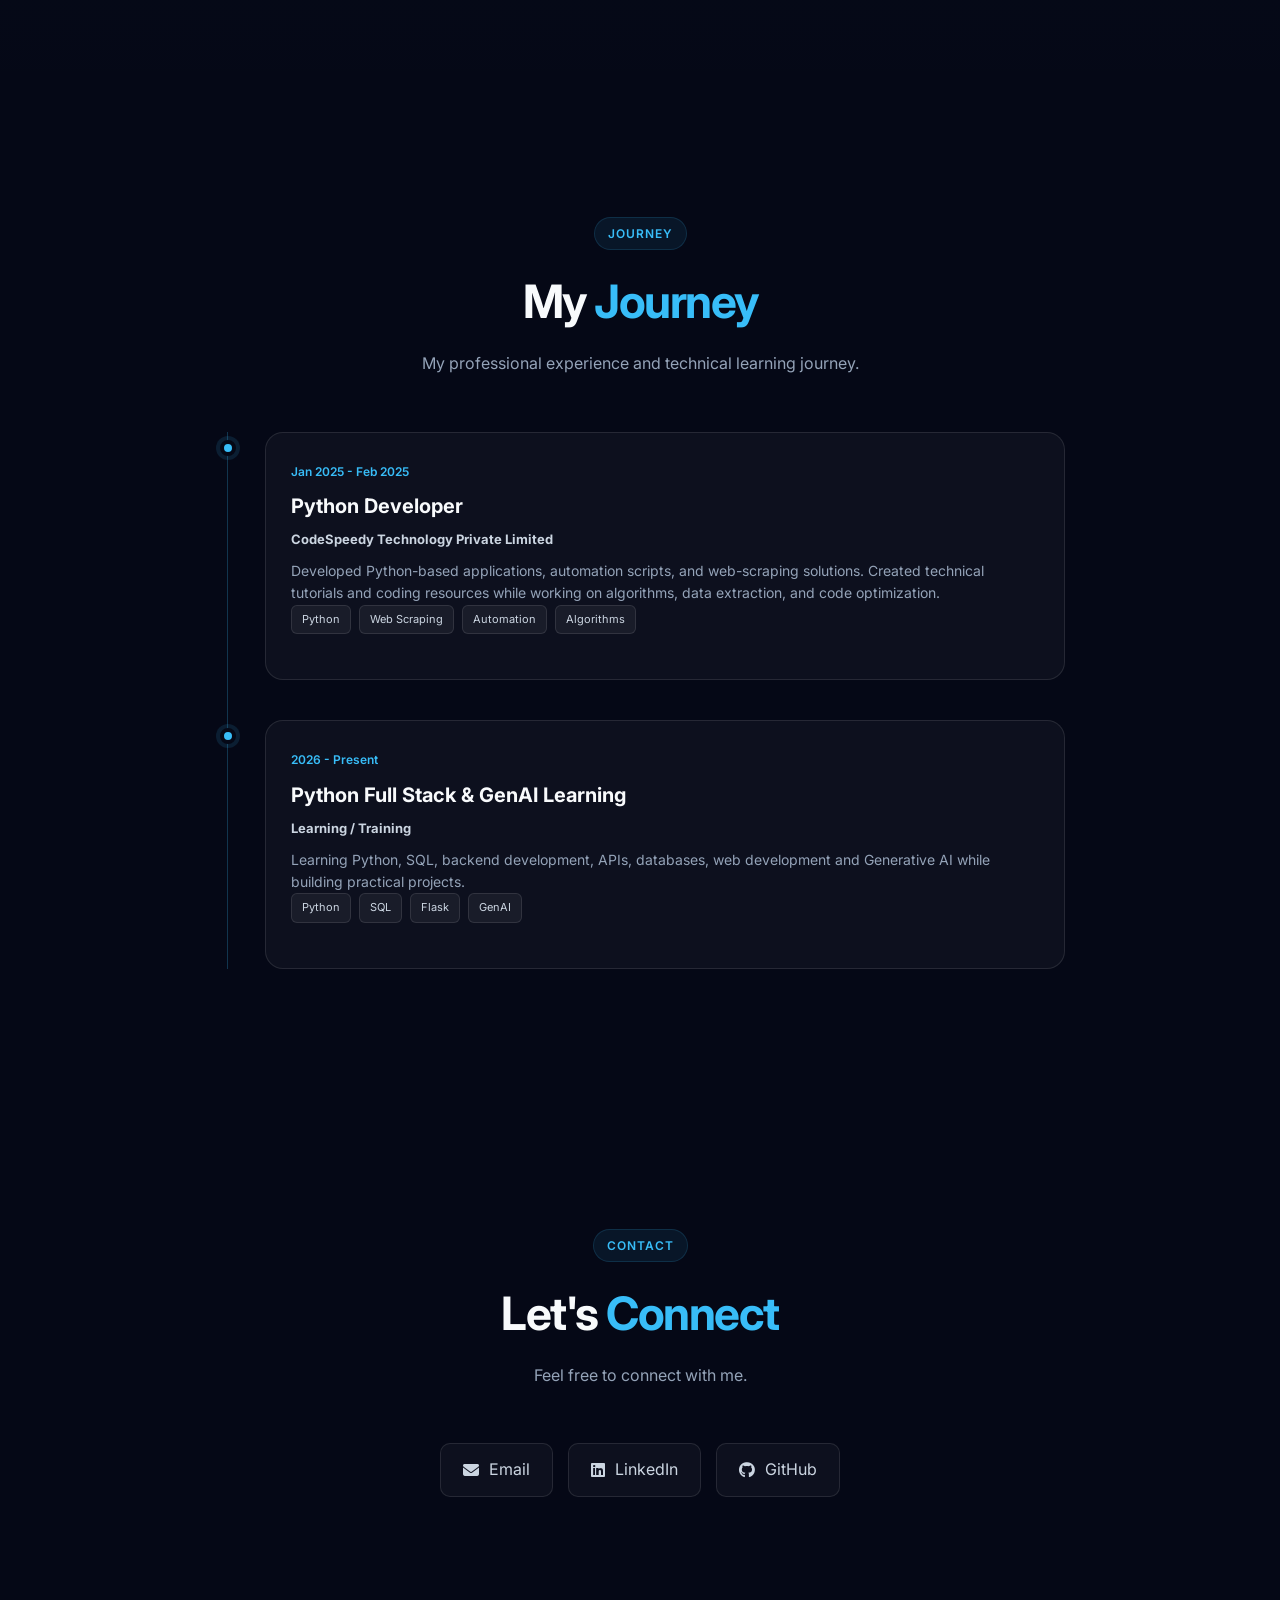
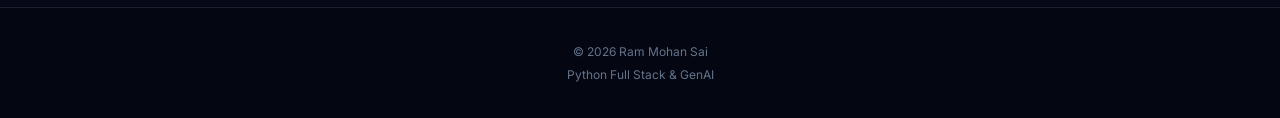
==== commit ef95846a: "Add files via upload" ====
--- a/new_file/index.html
+++ b/new_file/index.html
@@ -188,7 +188,7 @@
 
         <div class="blue-circle"></div>
 
-        <img src="img/profile.png"
+        <img src="IMG/ram.png"
              alt="Ram Mohan Sai">
 
         <div class="floating python-icon">
@@ -285,7 +285,7 @@
 
     <div class="about-image">
 
-        <img src="img/profile.png"
+        <img src="IMG/ram.png"
              alt="Ram Mohan Sai">
 
     </div>
